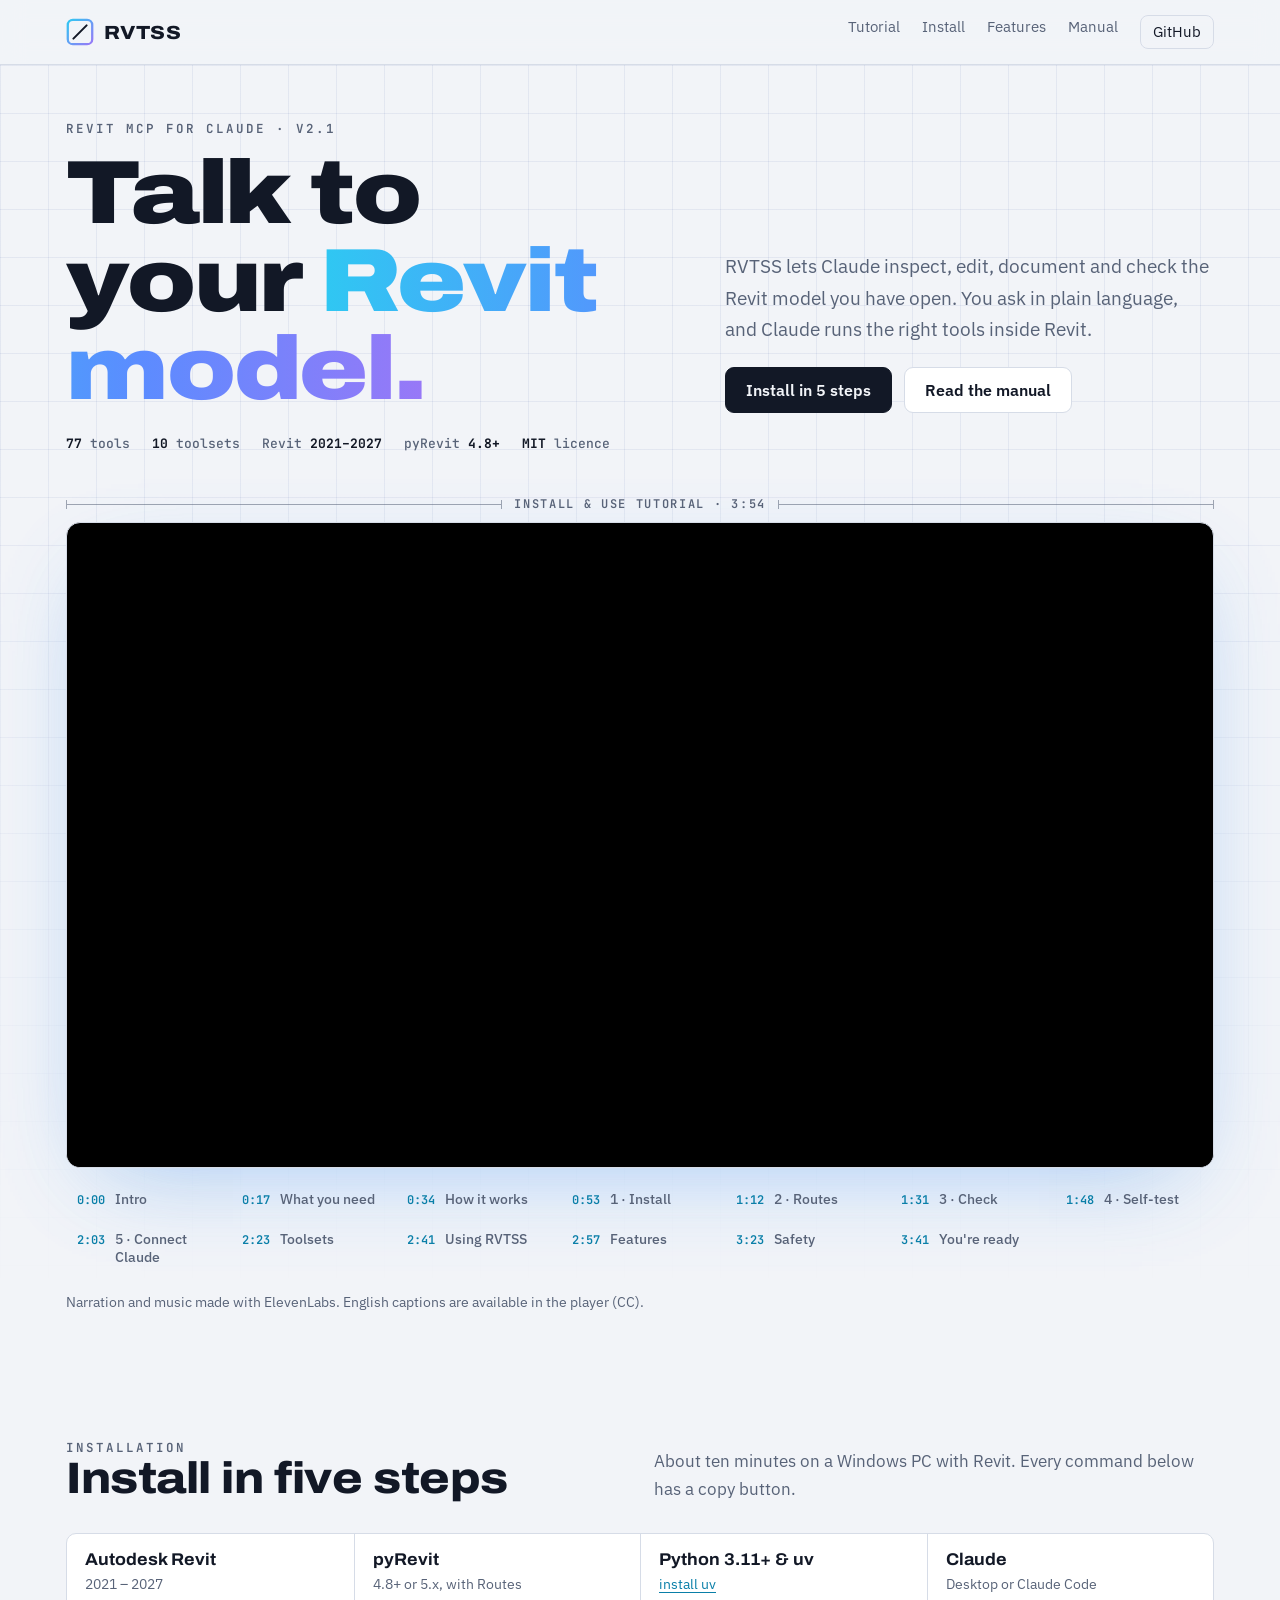
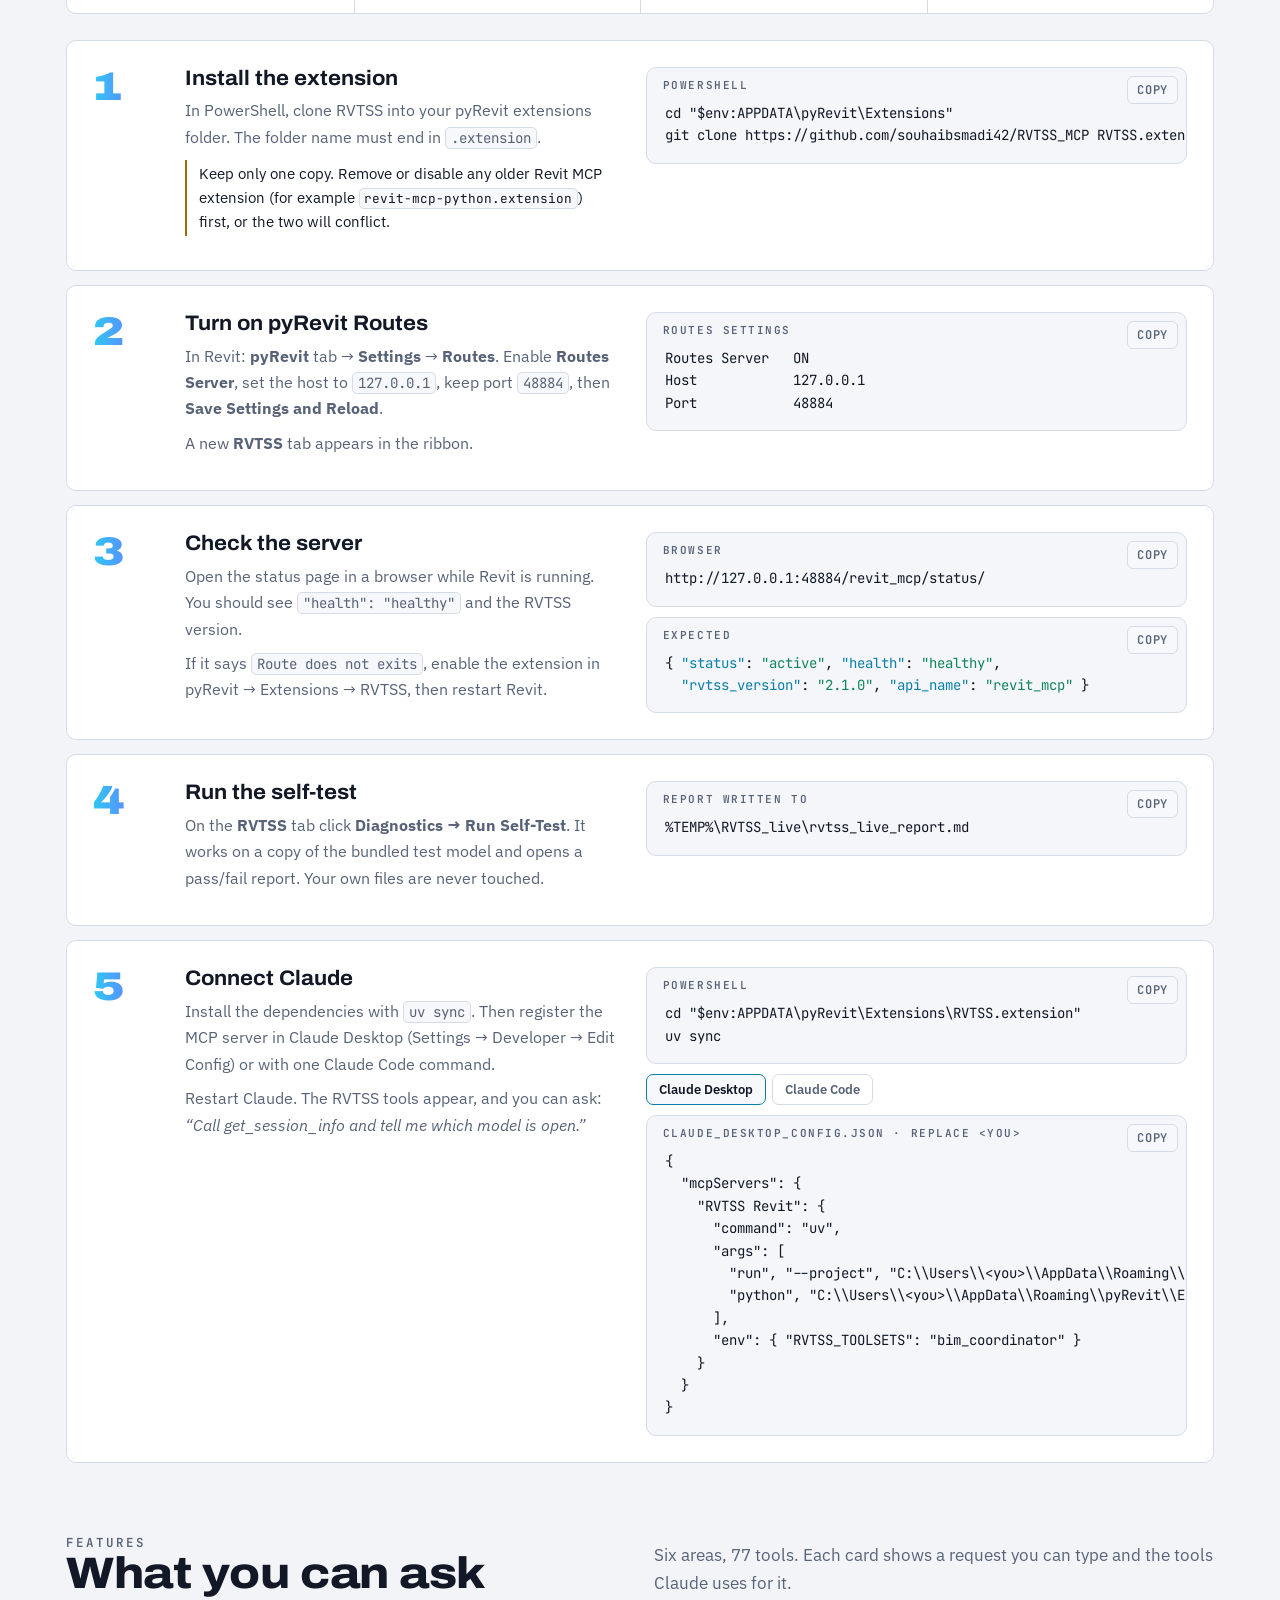
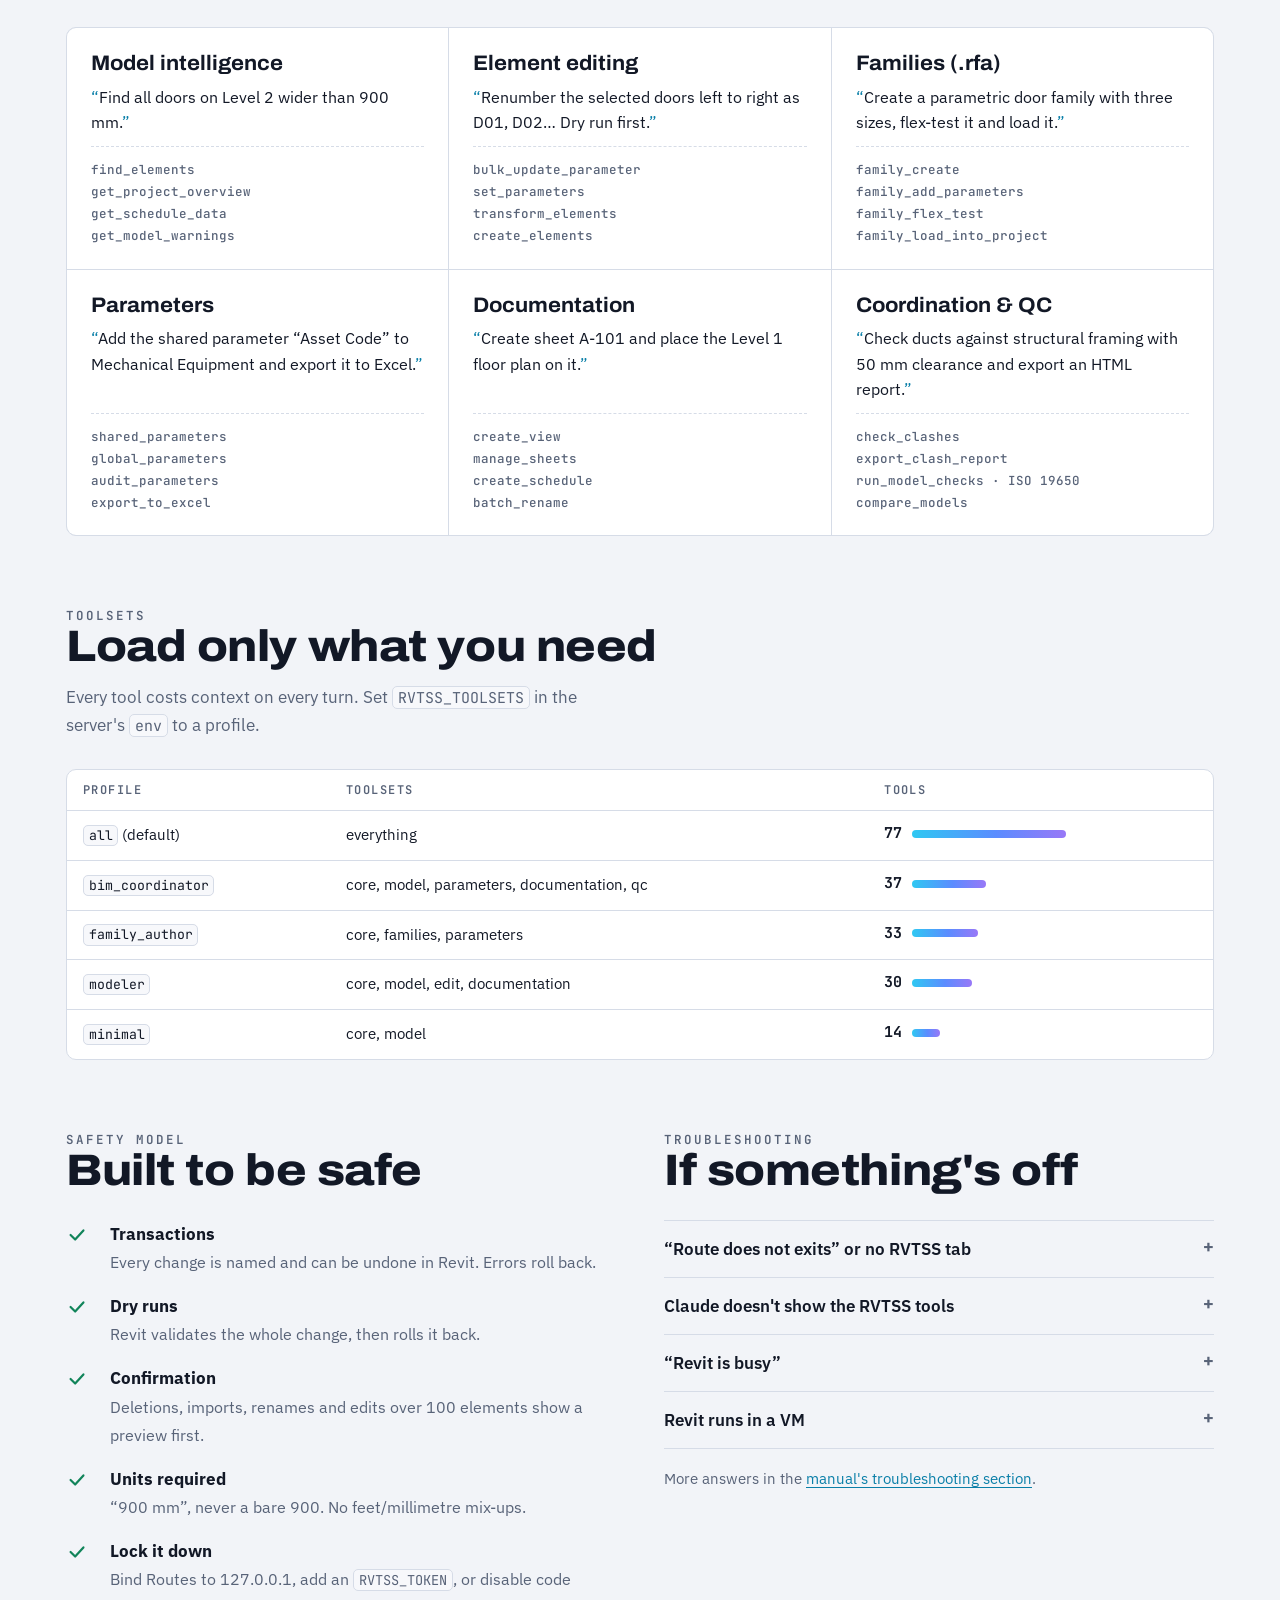
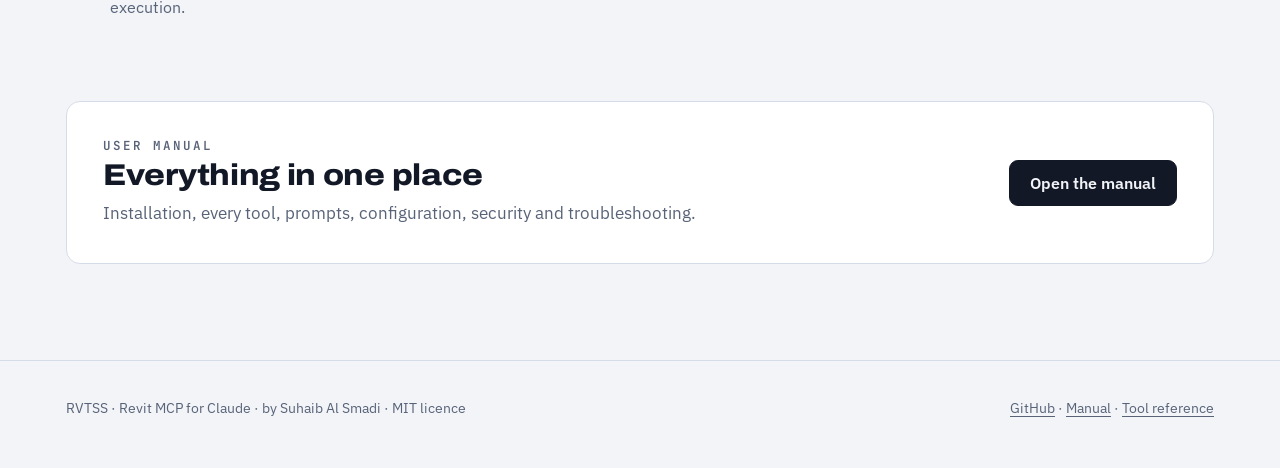
==== website/index.html @ 5e33d538 "Add user manual, website and tutorial film source - docs/USER_MANUAL.md: install step by step, usage" ====
<!doctype html>
<html lang="en">
<head>
<meta charset="utf-8">
<meta name="viewport" content="width=device-width, initial-scale=1, viewport-fit=cover">
<title>RVTSS Revit MCP</title>
<meta name="claude:viewport-fit-sides" content="cover">
<meta name="description" content="RVTSS connects Claude to your live Autodesk Revit model. Watch the 4-minute tutorial, install in five steps and read the user manual.">
<meta property="og:title" content="RVTSS — Revit MCP for Claude">
<meta property="og:description" content="Talk to your Revit model. 77 tools for model intelligence, editing, families, parameters, documentation and BIM QC.">
<meta property="og:image" content="media/rvtss-tutorial-poster.jpg">
<link rel="preconnect" href="https://fonts.googleapis.com">
<link rel="preconnect" href="https://fonts.gstatic.com" crossorigin>
<link rel="stylesheet" href="https://fonts.googleapis.com/css2?family=Archivo:wdth,wght@62..125,500..900&family=IBM+Plex+Sans:wght@400;500;600&family=JetBrains+Mono:wght@500;700&display=swap">
<link rel="stylesheet" href="style.css">
<style>
  /* hero: the film is the thesis */
  .hero { position: relative; padding-block: 56px 40px; overflow: hidden; }
  .hero::before {
    content: ""; position: absolute; inset: 0; z-index: -1;
    background-image: linear-gradient(var(--grid) 1px, transparent 1px), linear-gradient(90deg, var(--grid) 1px, transparent 1px);
    background-size: 48px 48px;
    mask-image: linear-gradient(180deg, #000 30%, transparent 95%);
  }
  .hero-top { display: grid; grid-template-columns: minmax(0, 1.25fr) minmax(0, 1fr); gap: 24px 48px; align-items: end; }
  .hero h1 { font-size: clamp(44px, 7vw, 92px); font-weight: 900; font-stretch: 118%; letter-spacing: -.025em; line-height: .98; margin-top: 14px; }
  .hero h1 .grad { background: var(--brand); -webkit-background-clip: text; background-clip: text; color: transparent; }
  .lede { font-size: 19px; color: var(--muted); max-width: 52ch; margin: 0 0 22px; }
  .ctas { display: flex; flex-wrap: wrap; gap: 12px; }
  .facts { display: flex; flex-wrap: wrap; gap: 8px 22px; margin-top: 22px; font: 500 13px var(--f-mono); color: var(--muted); }
  .facts b { color: var(--ink); font-weight: 700; }
  @media (max-width: 860px) { .hero-top { grid-template-columns: 1fr; } }

  /* the film as a drawing sheet with a dimension string */
  .film { margin-top: 44px; }
  .dim { display: flex; align-items: center; gap: 12px; font: 600 12px var(--f-mono); letter-spacing: .14em; color: var(--muted); margin-bottom: 10px; }
  .dim::before, .dim::after { content: ""; height: 9px; flex: 1; border-left: 1px solid var(--muted); border-right: 1px solid var(--muted);
    background: linear-gradient(var(--muted), var(--muted)) center / 100% 1px no-repeat; opacity: .55; }
  .player { border: 1px solid var(--rule); border-radius: 14px; overflow: hidden; background: #000; aspect-ratio: 16 / 9; max-width: 100%;
    box-shadow: 0 30px 90px -30px rgba(47, 200, 242, .28), 0 30px 90px -40px rgba(152, 120, 247, .35); }
  .player video { width: 100%; height: 100%; }
  .chapters { display: grid; grid-template-columns: repeat(auto-fill, minmax(150px, 1fr)); gap: 6px; margin-top: 14px; padding: 0; list-style: none; }
  .chapters button {
    width: 100%; text-align: left; background: none; border: 1px solid transparent; border-radius: 8px; padding: 7px 10px; cursor: pointer;
    color: var(--muted); font: 500 14px var(--f-body); display: flex; gap: 10px; align-items: baseline;
  }
  .chapters button span { font: 600 12px var(--f-mono); color: var(--cyan); font-variant-numeric: tabular-nums; }
  .chapters button:hover, .chapters button.on { border-color: var(--rule); background: var(--sheet); color: var(--ink); }
  .film-note { font-size: 14px; color: var(--muted); margin-top: 10px; }

  section.block { padding-block: 72px 0; }
  .block-head { display: flex; flex-wrap: wrap; justify-content: space-between; align-items: end; gap: 12px 32px; margin-bottom: 30px; }
  .block-head p { margin: 0; color: var(--muted); max-width: 56ch; }

  /* requirements strip */
  .needs { display: grid; grid-template-columns: repeat(4, minmax(0, 1fr)); border: 1px solid var(--rule); border-radius: var(--radius); background: var(--sheet); margin-bottom: 26px; }
  .needs div { padding: 16px 18px; border-left: 1px solid var(--rule); min-width: 0; }
  .needs div:first-child { border-left: 0; }
  .needs b { display: block; font: 700 17px var(--f-display); font-stretch: 105%; }
  .needs span { font-size: 14px; color: var(--muted); }
  @media (max-width: 760px) { .needs { grid-template-columns: 1fr 1fr; } .needs div:nth-child(3) { border-left: 0; } .needs div:nth-child(n+3) { border-top: 1px solid var(--rule); } }

  /* install steps: a real sequence, so numbered */
  .steps { list-style: none; margin: 0; padding: 0; counter-reset: step; display: grid; gap: 14px; }
  .step { display: grid; grid-template-columns: 64px minmax(0, 1fr) minmax(0, 1.25fr); gap: 20px 28px; padding: 26px; background: var(--sheet); border: 1px solid var(--rule); border-radius: var(--radius); }
  .step .n { font: 900 40px/1 var(--f-display); font-stretch: 120%; background: var(--brand); -webkit-background-clip: text; background-clip: text; color: transparent; }
  .step h3 { margin-bottom: 8px; }
  .step p { margin: 0 0 8px; color: var(--muted); font-size: 16px; }
  .step .warn { margin-top: 10px; font-size: 14.5px; color: var(--ink); border-left: 2px solid var(--warn); padding: 2px 0 2px 12px; }
  .step .side { display: grid; gap: 10px; min-width: 0; align-content: start; }
  .tabs { display: flex; gap: 6px; }
  .tabs button { font: 600 13px var(--f-body); padding: 6px 12px; border-radius: 7px; border: 1px solid var(--rule); background: none; color: var(--muted); cursor: pointer; }
  .tabs button[aria-selected="true"] { color: var(--ink); background: var(--sheet-2); border-color: var(--cyan); }
  .ok-json .k { color: var(--cyan); } .ok-json .v { color: var(--ok); }
  @media (max-width: 900px) { .step { grid-template-columns: 44px minmax(0, 1fr); } .step .side { grid-column: 1 / -1; } .step .n { font-size: 30px; } }

  /* features */
  .feats { display: grid; grid-template-columns: repeat(3, minmax(0, 1fr)); gap: 1px; background: var(--rule); border: 1px solid var(--rule); border-radius: var(--radius); overflow: hidden; }
  .feat { background: var(--sheet); padding: 24px 24px 22px; min-width: 0; display: flex; flex-direction: column; gap: 10px; }
  .feat .ask { font-size: 15.5px; color: var(--ink); margin: 0; }
  .feat .ask::before { content: "“"; color: var(--cyan); }
  .feat .ask::after { content: "”"; color: var(--cyan); }
  .feat ul { margin: auto 0 0; padding: 12px 0 0; list-style: none; border-top: 1px dashed var(--rule); font: 500 12.5px/1.75 var(--f-mono); color: var(--muted); }
  @media (max-width: 900px) { .feats { grid-template-columns: 1fr 1fr; } }
  @media (max-width: 600px) { .feats { grid-template-columns: 1fr; } }

  /* profiles */
  .table-wrap { overflow-x: auto; border: 1px solid var(--rule); border-radius: var(--radius); background: var(--sheet); }
  table { border-collapse: collapse; width: 100%; font-size: 15px; }
  th, td { text-align: left; padding: 12px 16px; border-bottom: 1px solid var(--rule); vertical-align: top; }
  tr:last-child td { border-bottom: 0; }
  th { font: 600 12px var(--f-mono); letter-spacing: .12em; text-transform: uppercase; color: var(--muted); }
  td.num { font: 700 15px var(--f-mono); font-variant-numeric: tabular-nums; }
  .bar { display: inline-block; height: 8px; border-radius: 4px; background: var(--brand); vertical-align: middle; margin-left: 10px; }

  /* safety + help */
  .two { display: grid; grid-template-columns: minmax(0, 1fr) minmax(0, 1fr); gap: 48px; }
  @media (max-width: 860px) { .two { grid-template-columns: 1fr; } }
  .safe { list-style: none; margin: 0; padding: 0; display: grid; gap: 16px; }
  .safe li { display: grid; grid-template-columns: 30px minmax(0, 1fr); gap: 14px; }
  .safe li svg { color: var(--ok); margin-top: 4px; }
  .safe b { display: block; }
  .safe span { color: var(--muted); font-size: 15.5px; }
  details { border-bottom: 1px solid var(--rule); padding-block: 14px; }
  details:first-of-type { border-top: 1px solid var(--rule); }
  summary { cursor: pointer; font-weight: 600; list-style: none; display: flex; justify-content: space-between; gap: 16px; }
  summary::-webkit-details-marker { display: none; }
  summary::after { content: "+"; font: 700 18px var(--f-mono); color: var(--muted); }
  details[open] summary::after { content: "−"; }
  details p { margin: 10px 0 0; color: var(--muted); font-size: 15.5px; }

  .manual-band { margin-top: 80px; padding: 36px; border: 1px solid var(--rule); border-radius: 14px; background: var(--sheet);
    display: grid; grid-template-columns: minmax(0, 1fr) auto; gap: 20px 36px; align-items: center; }
  .manual-band p { margin: 8px 0 0; color: var(--muted); }
  @media (max-width: 700px) { .manual-band { grid-template-columns: 1fr; padding: 24px; } }
</style>
</head>
<body>
<header class="site-head">
  <div class="wrap">
    <a class="brand" href="index.html" aria-label="RVTSS home">
      <svg width="28" height="28" viewBox="0 0 220 220" aria-hidden="true"><defs><linearGradient id="lg" x1="0" y1="0" x2="1" y2="1"><stop offset="0" stop-color="#2fc8f2"/><stop offset="1" stop-color="#9878f7"/></linearGradient></defs><rect x="14" y="14" width="192" height="192" rx="40" fill="none" stroke="url(#lg)" stroke-width="18"/><path d="M58 162 L162 58" stroke="currentColor" stroke-width="16" stroke-linecap="round"/></svg>
      RVTSS
    </a>
    <nav class="site-nav" aria-label="Main">
      <a href="#tutorial">Tutorial</a>
      <a href="#install">Install</a>
      <a href="#features">Features</a>
      <a class="keep" href="manual.html">Manual</a>
      <a class="gh keep" href="https://github.com/souhaibsmadi42/RVTSS_MCP">GitHub</a>
    </nav>
  </div>
</header>

<main>
  <section class="hero" id="tutorial">
    <div class="wrap">
      <div class="hero-top">
        <div>
          <div class="eyebrow">Revit MCP for Claude · v2.1</div>
          <h1>Talk to your <span class="grad">Revit model.</span></h1>
        </div>
        <div>
          <p class="lede">RVTSS lets Claude inspect, edit, document and check the Revit model you have open. You ask in plain language, and Claude runs the right tools inside Revit.</p>
          <div class="ctas">
            <a class="btn primary" href="#install">Install in 5 steps</a>
            <a class="btn" href="manual.html">Read the manual</a>
          </div>
        </div>
      </div>
      <div class="facts"><span><b>77</b> tools</span><span><b>10</b> toolsets</span><span>Revit <b>2021–2027</b></span><span>pyRevit <b>4.8+</b></span><span><b>MIT</b> licence</span></div>

      <div class="film">
        <div class="dim">INSTALL &amp; USE TUTORIAL · 3:54</div>
        <div class="player">
          <video id="film" controls preload="metadata" playsinline poster="media/rvtss-tutorial-poster.jpg">
            <source src="media/rvtss-tutorial.mp4" type="video/mp4">
            <track kind="captions" src="media/rvtss-tutorial.vtt" srclang="en" label="English">
            Your browser cannot play this video. <a href="media/rvtss-tutorial.mp4">Open the MP4</a>.
          </video>
        </div>
        <ol class="chapters" id="chapters" aria-label="Chapters">
          <li><button type="button" data-t="0"><span>0:00</span>Intro</button></li>
          <li><button type="button" data-t="17.5"><span>0:17</span>What you need</button></li>
          <li><button type="button" data-t="34.1"><span>0:34</span>How it works</button></li>
          <li><button type="button" data-t="53.6"><span>0:53</span>1 · Install</button></li>
          <li><button type="button" data-t="72.3"><span>1:12</span>2 · Routes</button></li>
          <li><button type="button" data-t="91.1"><span>1:31</span>3 · Check</button></li>
          <li><button type="button" data-t="108"><span>1:48</span>4 · Self-test</button></li>
          <li><button type="button" data-t="123.3"><span>2:03</span>5 · Connect Claude</button></li>
          <li><button type="button" data-t="143.1"><span>2:23</span>Toolsets</button></li>
          <li><button type="button" data-t="161.1"><span>2:41</span>Using RVTSS</button></li>
          <li><button type="button" data-t="177.9"><span>2:57</span>Features</button></li>
          <li><button type="button" data-t="203.6"><span>3:23</span>Safety</button></li>
          <li><button type="button" data-t="221"><span>3:41</span>You're ready</button></li>
        </ol>
        <p class="film-note">Narration and music made with ElevenLabs. English captions are available in the player (CC).</p>
      </div>
    </div>
  </section>

  <section class="block" id="install">
    <div class="wrap">
      <div class="block-head">
        <div><div class="eyebrow">Installation</div><h2>Install in five steps</h2></div>
        <p>About ten minutes on a Windows PC with Revit. Every command below has a copy button.</p>
      </div>

      <div class="needs" aria-label="Requirements">
        <div><b>Autodesk Revit</b><span>2021 – 2027</span></div>
        <div><b>pyRevit</b><span>4.8+ or 5.x, with Routes</span></div>
        <div><b>Python 3.11+ &amp; uv</b><span><a href="https://docs.astral.sh/uv/getting-started/installation/">install uv</a></span></div>
        <div><b>Claude</b><span>Desktop or Claude Code</span></div>
      </div>

      <ol class="steps">
        <li class="step">
          <div class="n">1</div>
          <div>
            <h3>Install the extension</h3>
            <p>In PowerShell, clone RVTSS into your pyRevit extensions folder. The folder name must end in <code>.extension</code>.</p>
            <p class="warn">Keep only one copy. Remove or disable any older Revit MCP extension (for example <code>revit-mcp-python.extension</code>) first, or the two will conflict.</p>
          </div>
          <div class="side">
            <div class="code"><span class="lang">PowerShell</span><pre>cd "$env:APPDATA\pyRevit\Extensions"
git clone https://github.com/souhaibsmadi42/RVTSS_MCP RVTSS.extension</pre></div>
          </div>
        </li>
        <li class="step">
          <div class="n">2</div>
          <div>
            <h3>Turn on pyRevit Routes</h3>
            <p>In Revit: <b>pyRevit</b> tab → <b>Settings</b> → <b>Routes</b>. Enable <b>Routes Server</b>, set the host to <code>127.0.0.1</code>, keep port <code>48884</code>, then <b>Save Settings and Reload</b>.</p>
            <p>A new <b>RVTSS</b> tab appears in the ribbon.</p>
          </div>
          <div class="side">
            <div class="code"><span class="lang">Routes settings</span><pre>Routes Server   ON
Host            127.0.0.1
Port            48884</pre></div>
          </div>
        </li>
        <li class="step">
          <div class="n">3</div>
          <div>
            <h3>Check the server</h3>
            <p>Open the status page in a browser while Revit is running. You should see <code>"health": "healthy"</code> and the RVTSS version.</p>
            <p>If it says <code>Route does not exits</code>, enable the extension in pyRevit → Extensions → RVTSS, then restart Revit.</p>
          </div>
          <div class="side">
            <div class="code"><span class="lang">Browser</span><pre>http://127.0.0.1:48884/revit_mcp/status/</pre></div>
            <div class="code ok-json"><span class="lang">Expected</span><pre>{ <span class="k">"status"</span>: <span class="v">"active"</span>, <span class="k">"health"</span>: <span class="v">"healthy"</span>,
  <span class="k">"rvtss_version"</span>: <span class="v">"2.1.0"</span>, <span class="k">"api_name"</span>: <span class="v">"revit_mcp"</span> }</pre></div>
          </div>
        </li>
        <li class="step">
          <div class="n">4</div>
          <div>
            <h3>Run the self-test</h3>
            <p>On the <b>RVTSS</b> tab click <b>Diagnostics → Run Self-Test</b>. It works on a copy of the bundled test model and opens a pass/fail report. Your own files are never touched.</p>
          </div>
          <div class="side">
            <div class="code"><span class="lang">Report written to</span><pre>%TEMP%\RVTSS_live\rvtss_live_report.md</pre></div>
          </div>
        </li>
        <li class="step">
          <div class="n">5</div>
          <div>
            <h3>Connect Claude</h3>
            <p>Install the dependencies with <code>uv sync</code>. Then register the MCP server in Claude Desktop (Settings → Developer → Edit Config) or with one Claude Code command.</p>
            <p>Restart Claude. The RVTSS tools appear, and you can ask: <i>“Call get_session_info and tell me which model is open.”</i></p>
          </div>
          <div class="side">
            <div class="code"><span class="lang">PowerShell</span><pre>cd "$env:APPDATA\pyRevit\Extensions\RVTSS.extension"
uv sync</pre></div>
            <div class="tabs" role="tablist" aria-label="Claude client">
              <button type="button" role="tab" id="tab-desktop" aria-selected="true" aria-controls="pane-desktop">Claude Desktop</button>
              <button type="button" role="tab" id="tab-code" aria-selected="false" aria-controls="pane-code">Claude Code</button>
            </div>
            <div class="code" id="pane-desktop" role="tabpanel" aria-labelledby="tab-desktop"><span class="lang">claude_desktop_config.json · replace &lt;you&gt;</span><pre>{
  "mcpServers": {
    "RVTSS Revit": {
      "command": "uv",
      "args": [
        "run", "--project", "C:\\Users\\&lt;you&gt;\\AppData\\Roaming\\pyRevit\\Extensions\\RVTSS.extension",
        "python", "C:\\Users\\&lt;you&gt;\\AppData\\Roaming\\pyRevit\\Extensions\\RVTSS.extension\\main.py"
      ],
      "env": { "RVTSS_TOOLSETS": "bim_coordinator" }
    }
  }
}</pre></div>
            <div class="code" id="pane-code" role="tabpanel" aria-labelledby="tab-code" hidden><span class="lang">PowerShell</span><pre>claude mcp add -s user RVTSS -- uv run --project "$env:APPDATA\pyRevit\Extensions\RVTSS.extension" python "$env:APPDATA\pyRevit\Extensions\RVTSS.extension\main.py"</pre></div>
          </div>
        </li>
      </ol>
    </div>
  </section>

  <section class="block" id="features">
    <div class="wrap">
      <div class="block-head">
        <div><div class="eyebrow">Features</div><h2>What you can ask</h2></div>
        <p>Six areas, 77 tools. Each card shows a request you can type and the tools Claude uses for it.</p>
      </div>
      <div class="feats">
        <article class="feat">
          <h3>Model intelligence</h3>
          <p class="ask">Find all doors on Level 2 wider than 900 mm.</p>
          <ul><li>find_elements</li><li>get_project_overview</li><li>get_schedule_data</li><li>get_model_warnings</li></ul>
        </article>
        <article class="feat">
          <h3>Element editing</h3>
          <p class="ask">Renumber the selected doors left to right as D01, D02… Dry run first.</p>
          <ul><li>bulk_update_parameter</li><li>set_parameters</li><li>transform_elements</li><li>create_elements</li></ul>
        </article>
        <article class="feat">
          <h3>Families (.rfa)</h3>
          <p class="ask">Create a parametric door family with three sizes, flex-test it and load it.</p>
          <ul><li>family_create</li><li>family_add_parameters</li><li>family_flex_test</li><li>family_load_into_project</li></ul>
        </article>
        <article class="feat">
          <h3>Parameters</h3>
          <p class="ask">Add the shared parameter “Asset Code” to Mechanical Equipment and export it to Excel.</p>
          <ul><li>shared_parameters</li><li>global_parameters</li><li>audit_parameters</li><li>export_to_excel</li></ul>
        </article>
        <article class="feat">
          <h3>Documentation</h3>
          <p class="ask">Create sheet A-101 and place the Level 1 floor plan on it.</p>
          <ul><li>create_view</li><li>manage_sheets</li><li>create_schedule</li><li>batch_rename</li></ul>
        </article>
        <article class="feat">
          <h3>Coordination &amp; QC</h3>
          <p class="ask">Check ducts against structural framing with 50 mm clearance and export an HTML report.</p>
          <ul><li>check_clashes</li><li>export_clash_report</li><li>run_model_checks · ISO 19650</li><li>compare_models</li></ul>
        </article>
      </div>
    </div>
  </section>

  <section class="block" id="profiles">
    <div class="wrap">
      <div class="block-head">
        <div><div class="eyebrow">Toolsets</div><h2>Load only what you need</h2></div>
        <p>Every tool costs context on every turn. Set <code>RVTSS_TOOLSETS</code> in the server's <code>env</code> to a profile.</p>
      </div>
      <div class="table-wrap">
        <table>
          <thead><tr><th>Profile</th><th>Toolsets</th><th>Tools</th></tr></thead>
          <tbody>
            <tr><td><code>all</code> (default)</td><td>everything</td><td class="num">77<span class="bar" style="width:154px"></span></td></tr>
            <tr><td><code>bim_coordinator</code></td><td>core, model, parameters, documentation, qc</td><td class="num">37<span class="bar" style="width:74px"></span></td></tr>
            <tr><td><code>family_author</code></td><td>core, families, parameters</td><td class="num">33<span class="bar" style="width:66px"></span></td></tr>
            <tr><td><code>modeler</code></td><td>core, model, edit, documentation</td><td class="num">30<span class="bar" style="width:60px"></span></td></tr>
            <tr><td><code>minimal</code></td><td>core, model</td><td class="num">14<span class="bar" style="width:28px"></span></td></tr>
          </tbody>
        </table>
      </div>
    </div>
  </section>

  <section class="block" id="safety">
    <div class="wrap two">
      <div>
        <div class="eyebrow">Safety model</div>
        <h2 style="margin-bottom:26px">Built to be safe</h2>
        <ul class="safe">
          <li><svg width="22" height="22" viewBox="0 0 24 24" fill="none" stroke="currentColor" stroke-width="2.4" stroke-linecap="round" stroke-linejoin="round" aria-hidden="true"><path d="M5 12l5 5 9-10"/></svg><div><b>Transactions</b><span>Every change is named and can be undone in Revit. Errors roll back.</span></div></li>
          <li><svg width="22" height="22" viewBox="0 0 24 24" fill="none" stroke="currentColor" stroke-width="2.4" stroke-linecap="round" stroke-linejoin="round" aria-hidden="true"><path d="M5 12l5 5 9-10"/></svg><div><b>Dry runs</b><span>Revit validates the whole change, then rolls it back.</span></div></li>
          <li><svg width="22" height="22" viewBox="0 0 24 24" fill="none" stroke="currentColor" stroke-width="2.4" stroke-linecap="round" stroke-linejoin="round" aria-hidden="true"><path d="M5 12l5 5 9-10"/></svg><div><b>Confirmation</b><span>Deletions, imports, renames and edits over 100 elements show a preview first.</span></div></li>
          <li><svg width="22" height="22" viewBox="0 0 24 24" fill="none" stroke="currentColor" stroke-width="2.4" stroke-linecap="round" stroke-linejoin="round" aria-hidden="true"><path d="M5 12l5 5 9-10"/></svg><div><b>Units required</b><span>“900 mm”, never a bare 900. No feet/millimetre mix-ups.</span></div></li>
          <li><svg width="22" height="22" viewBox="0 0 24 24" fill="none" stroke="currentColor" stroke-width="2.4" stroke-linecap="round" stroke-linejoin="round" aria-hidden="true"><path d="M5 12l5 5 9-10"/></svg><div><b>Lock it down</b><span>Bind Routes to 127.0.0.1, add an <code>RVTSS_TOKEN</code>, or disable code execution.</span></div></li>
        </ul>
      </div>
      <div>
        <div class="eyebrow">Troubleshooting</div>
        <h2 style="margin-bottom:26px">If something's off</h2>
        <details><summary>“Route does not exits” or no RVTSS tab</summary><p>The extension is disabled. In Revit: pyRevit → Extensions → RVTSS → Enable, then restart Revit. Check that the folder name ends in <code>.extension</code>.</p></details>
        <details><summary>Claude doesn't show the RVTSS tools</summary><p>Fully quit Claude Desktop and start it again. If <code>uv</code> isn't found, put its full path in <code>"command"</code>, for example <code>C:\\Users\\&lt;you&gt;\\.local\\bin\\uv.exe</code>. Check both paths in <code>args</code>.</p></details>
        <details><summary>“Revit is busy”</summary><p>Close any open dialog in Revit and finish edit modes (sketch, group or family edit), then ask again. For very large models, raise <code>RVTSS_TIMEOUT</code>.</p></details>
        <details><summary>Revit runs in a VM</summary><p>Set <code>REVIT_HOST</code> to the VM's address and <code>RVTSS_ALLOW_REMOTE=1</code> in the server's <code>env</code>. Add an <code>RVTSS_TOKEN</code> too.</p></details>
        <p style="margin-top:18px;font-size:15px;color:var(--muted)">More answers in the <a href="manual.html#12-troubleshooting">manual's troubleshooting section</a>.</p>
      </div>
    </div>
  </section>

  <div class="wrap">
    <div class="manual-band">
      <div>
        <div class="eyebrow">User manual</div>
        <h2 style="font-size:30px;margin-top:6px">Everything in one place</h2>
        <p>Installation, every tool, prompts, configuration, security and troubleshooting.</p>
      </div>
      <a class="btn primary" href="manual.html">Open the manual</a>
    </div>
  </div>
</main>

<footer class="site-foot">
  <div class="wrap">
    <span>RVTSS · Revit MCP for Claude · by Suhaib Al Smadi · MIT licence</span>
    <span><a href="https://github.com/souhaibsmadi42/RVTSS_MCP">GitHub</a> · <a href="manual.html">Manual</a> · <a href="https://github.com/souhaibsmadi42/RVTSS_MCP/blob/main/docs/TOOLS.md">Tool reference</a></span>
  </div>
</footer>

<script>
  // copy buttons on every code block
  document.querySelectorAll('.code').forEach(function (box) {
    var btn = document.createElement('button');
    btn.type = 'button'; btn.className = 'copy'; btn.textContent = 'Copy';
    btn.addEventListener('click', function () {
      var pre = box.querySelector('pre'), text = pre.innerText;
      var done = function () { btn.textContent = 'Copied'; btn.classList.add('done'); setTimeout(function () { btn.textContent = 'Copy'; btn.classList.remove('done'); }, 1600); };
      var fallback = function () { var r = document.createRange(); r.selectNodeContents(pre); var s = getSelection(); s.removeAllRanges(); s.addRange(r); btn.textContent = 'Press Ctrl+C'; };
      if (navigator.clipboard && navigator.clipboard.writeText) navigator.clipboard.writeText(text).then(done, fallback); else fallback();
    });
    box.appendChild(btn);
  });
  // client tabs
  var tabs = document.querySelectorAll('[role="tab"]');
  tabs.forEach(function (tab) {
    tab.addEventListener('click', function () {
      tabs.forEach(function (t) { var on = t === tab; t.setAttribute('aria-selected', on); document.getElementById(t.getAttribute('aria-controls')).hidden = !on; });
    });
  });
  // chapter buttons seek the film; highlight the current chapter
  var film = document.getElementById('film');
  var chapterBtns = Array.prototype.slice.call(document.querySelectorAll('#chapters button'));
  chapterBtns.forEach(function (b) {
    b.addEventListener('click', function () { film.currentTime = parseFloat(b.dataset.t); film.play().catch(function () {}); });
  });
  film.addEventListener('timeupdate', function () {
    var cur = 0;
    chapterBtns.forEach(function (b, i) { if (film.currentTime >= parseFloat(b.dataset.t) - .05) cur = i; });
    chapterBtns.forEach(function (b, i) { b.classList.toggle('on', i === cur && film.currentTime > 0); });
  });
</script>
</body>
</html>
---- website/style.css ----
/* RVTSS website — shared styles for index.html and manual.html.
   Layout concept: a Revit drawing set — blueprint-ruled grounds, sheets with hairline title-block labels,
   one bold moment (the tutorial film), everything else quiet and readable. */
:root {
  --ground: #0a0d14;
  --sheet: #10141f;
  --sheet-2: #161b29;
  --rule: #232b3d;
  --ink: #eef1f8;
  --muted: #97a0b8;
  --cyan: #2fc8f2;
  --violet: #9878f7;
  --ok: #3fd29b;
  --warn: #f2b84b;
  --code-bg: #0c1019;
  --grid: rgba(120, 150, 230, .07);
  --brand: linear-gradient(90deg, #2fc8f2, #5b8cff 55%, #9878f7);
  --f-display: 'Archivo', 'Arial Narrow', system-ui, sans-serif;
  --f-body: 'IBM Plex Sans', system-ui, -apple-system, 'Segoe UI', sans-serif;
  --f-mono: 'JetBrains Mono', ui-monospace, 'Cascadia Code', Consolas, monospace;
  --radius: 10px;
  --wrap: 1180px;
  color-scheme: dark;
}
@media (prefers-color-scheme: light) {
  :root:not([data-theme="dark"]) {
    --ground: #f2f4f8; --sheet: #ffffff; --sheet-2: #f7f8fb; --rule: #d6dce7; --ink: #121826; --muted: #586378;
    --cyan: #0a7fa8; --violet: #6a49d6; --ok: #11845a; --warn: #a36a00; --code-bg: #f4f6fa;
    --grid: rgba(40, 70, 150, .07); color-scheme: light;
  }
}
:root[data-theme="light"] {
  --ground: #f2f4f8; --sheet: #ffffff; --sheet-2: #f7f8fb; --rule: #d6dce7; --ink: #121826; --muted: #586378;
  --cyan: #0a7fa8; --violet: #6a49d6; --ok: #11845a; --warn: #a36a00; --code-bg: #f4f6fa;
  --grid: rgba(40, 70, 150, .07); color-scheme: light;
}

*, *::before, *::after { box-sizing: border-box; }
html { scroll-behavior: smooth; scroll-padding-top: 84px; }
@media (prefers-reduced-motion: reduce) { html { scroll-behavior: auto; } }
body {
  margin: 0; background: var(--ground); color: var(--ink);
  font: 400 17px/1.65 var(--f-body); -webkit-font-smoothing: antialiased;
}
img, video { max-width: 100%; display: block; }
a { color: var(--cyan); text-underline-offset: 3px; }
a:hover { color: var(--ink); }
:focus-visible { outline: 2px solid var(--cyan); outline-offset: 3px; border-radius: 4px; }
code, pre, kbd { font-family: var(--f-mono); font-size: .88em; }
:not(pre) > code { background: var(--sheet-2); border: 1px solid var(--rule); border-radius: 5px; padding: .08em .35em; overflow-wrap: anywhere; }

.wrap {
  max-width: var(--wrap); margin: 0 auto;
  padding-left: max(16px, env(safe-area-inset-left, 0px));
  padding-right: max(16px, env(safe-area-inset-right, 0px));
}
.eyebrow { font: 600 12.5px/1.2 var(--f-mono); letter-spacing: .16em; text-transform: uppercase; color: var(--muted); }
h1, h2, h3 { font-family: var(--f-display); text-wrap: balance; line-height: 1.08; margin: 0; }
h2 { font-size: clamp(30px, 4vw, 44px); font-weight: 800; font-stretch: 112%; letter-spacing: -.01em; }
h3 { font-size: 21px; font-weight: 700; font-stretch: 105%; }

/* header */
body::before { content: ""; position: fixed; inset: 0 0 auto; height: env(safe-area-inset-top, 0px); z-index: 30; background: var(--ground); }
.site-head {
  position: sticky; top: env(safe-area-inset-top, 0px); z-index: 20;
  background: color-mix(in srgb, var(--ground) 86%, transparent);
  backdrop-filter: blur(12px); -webkit-backdrop-filter: blur(12px);
  border-bottom: 1px solid var(--rule);
}
.site-head .wrap { display: flex; align-items: center; gap: 24px; height: 64px; }
.brand { display: flex; align-items: center; gap: 10px; color: var(--ink); text-decoration: none; font: 800 19px var(--f-display); font-stretch: 112%; letter-spacing: .02em; }
.brand svg { flex: none; }
.site-nav { display: flex; gap: 22px; margin-left: auto; font-size: 15px; }
.site-nav a { color: var(--muted); text-decoration: none; }
.site-nav a:hover, .site-nav a[aria-current="page"] { color: var(--ink); }
.site-nav .gh { color: var(--ink); border: 1px solid var(--rule); border-radius: 8px; padding: 4px 12px; }
@media (max-width: 720px) { .site-nav a:not(.keep) { display: none; } .site-nav { gap: 12px; } }

/* buttons */
.btn {
  display: inline-flex; align-items: center; gap: 9px; padding: 12px 20px; border-radius: 9px;
  font: 600 16px var(--f-body); text-decoration: none; border: 1px solid var(--rule); color: var(--ink); background: var(--sheet);
  cursor: pointer;
}
.btn:hover { border-color: var(--cyan); color: var(--ink); }
.btn.primary { background: var(--ink); color: var(--ground); border-color: var(--ink); }
.btn.primary:hover { background: var(--cyan); border-color: var(--cyan); color: #04121a; }

/* code blocks with copy */
.code { position: relative; background: var(--code-bg); border: 1px solid var(--rule); border-radius: var(--radius); min-width: 0; }
.code pre { margin: 0; padding: 16px 18px; overflow-x: auto; line-height: 1.6; font-size: 14px; color: var(--ink); }
.code .copy {
  position: absolute; top: 8px; right: 8px; font: 600 12px var(--f-mono); letter-spacing: .06em; text-transform: uppercase;
  background: var(--sheet-2); color: var(--muted); border: 1px solid var(--rule); border-radius: 6px; padding: 5px 9px; cursor: pointer;
}
.code .copy:hover { color: var(--ink); border-color: var(--cyan); }
.code .copy.done { color: var(--ok); border-color: var(--ok); }
.code .lang { position: absolute; top: 10px; left: 16px; font: 600 11px var(--f-mono); letter-spacing: .14em; color: var(--muted); text-transform: uppercase; }
.code .lang + pre { padding-top: 34px; }

.site-foot { border-top: 1px solid var(--rule); margin-top: 96px; padding-block: 36px 48px; color: var(--muted); font-size: 14px; }
.site-foot .wrap { display: flex; flex-wrap: wrap; gap: 12px 28px; justify-content: space-between; }
.site-foot a { color: var(--muted); }
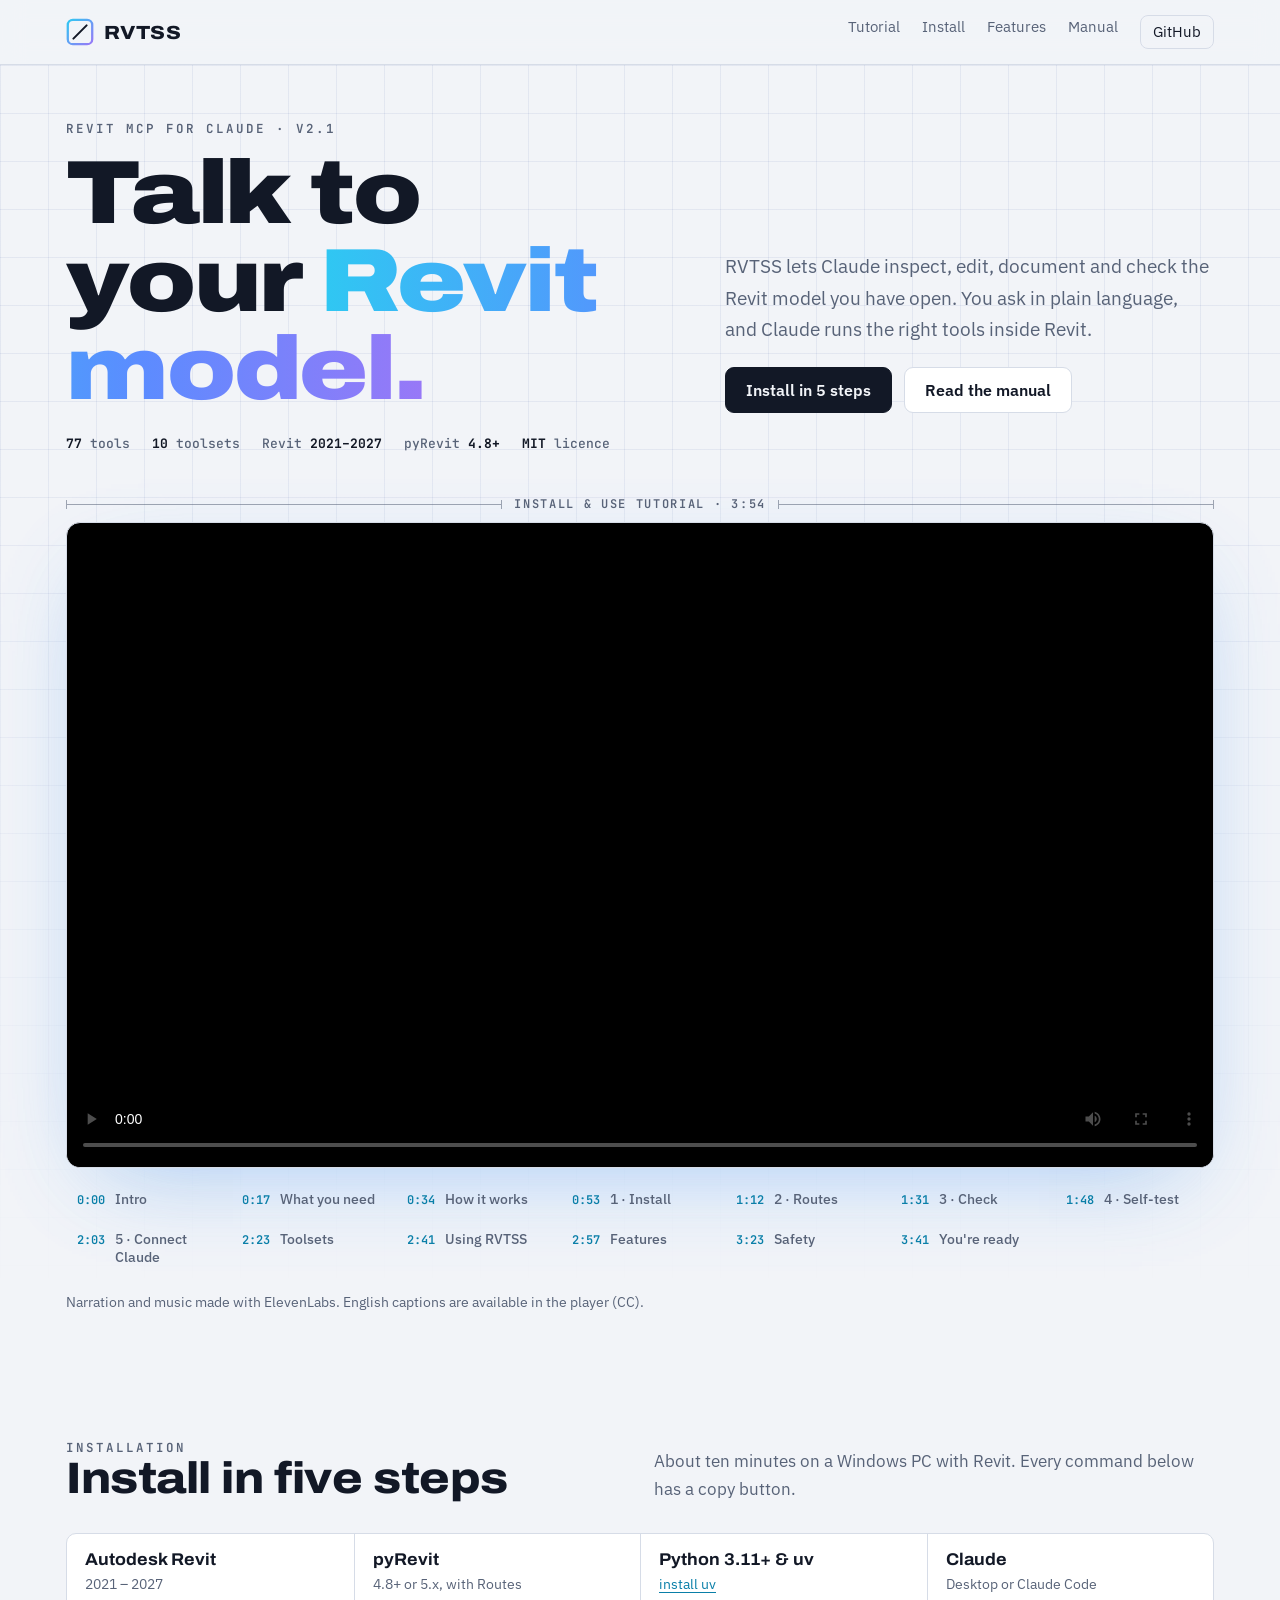
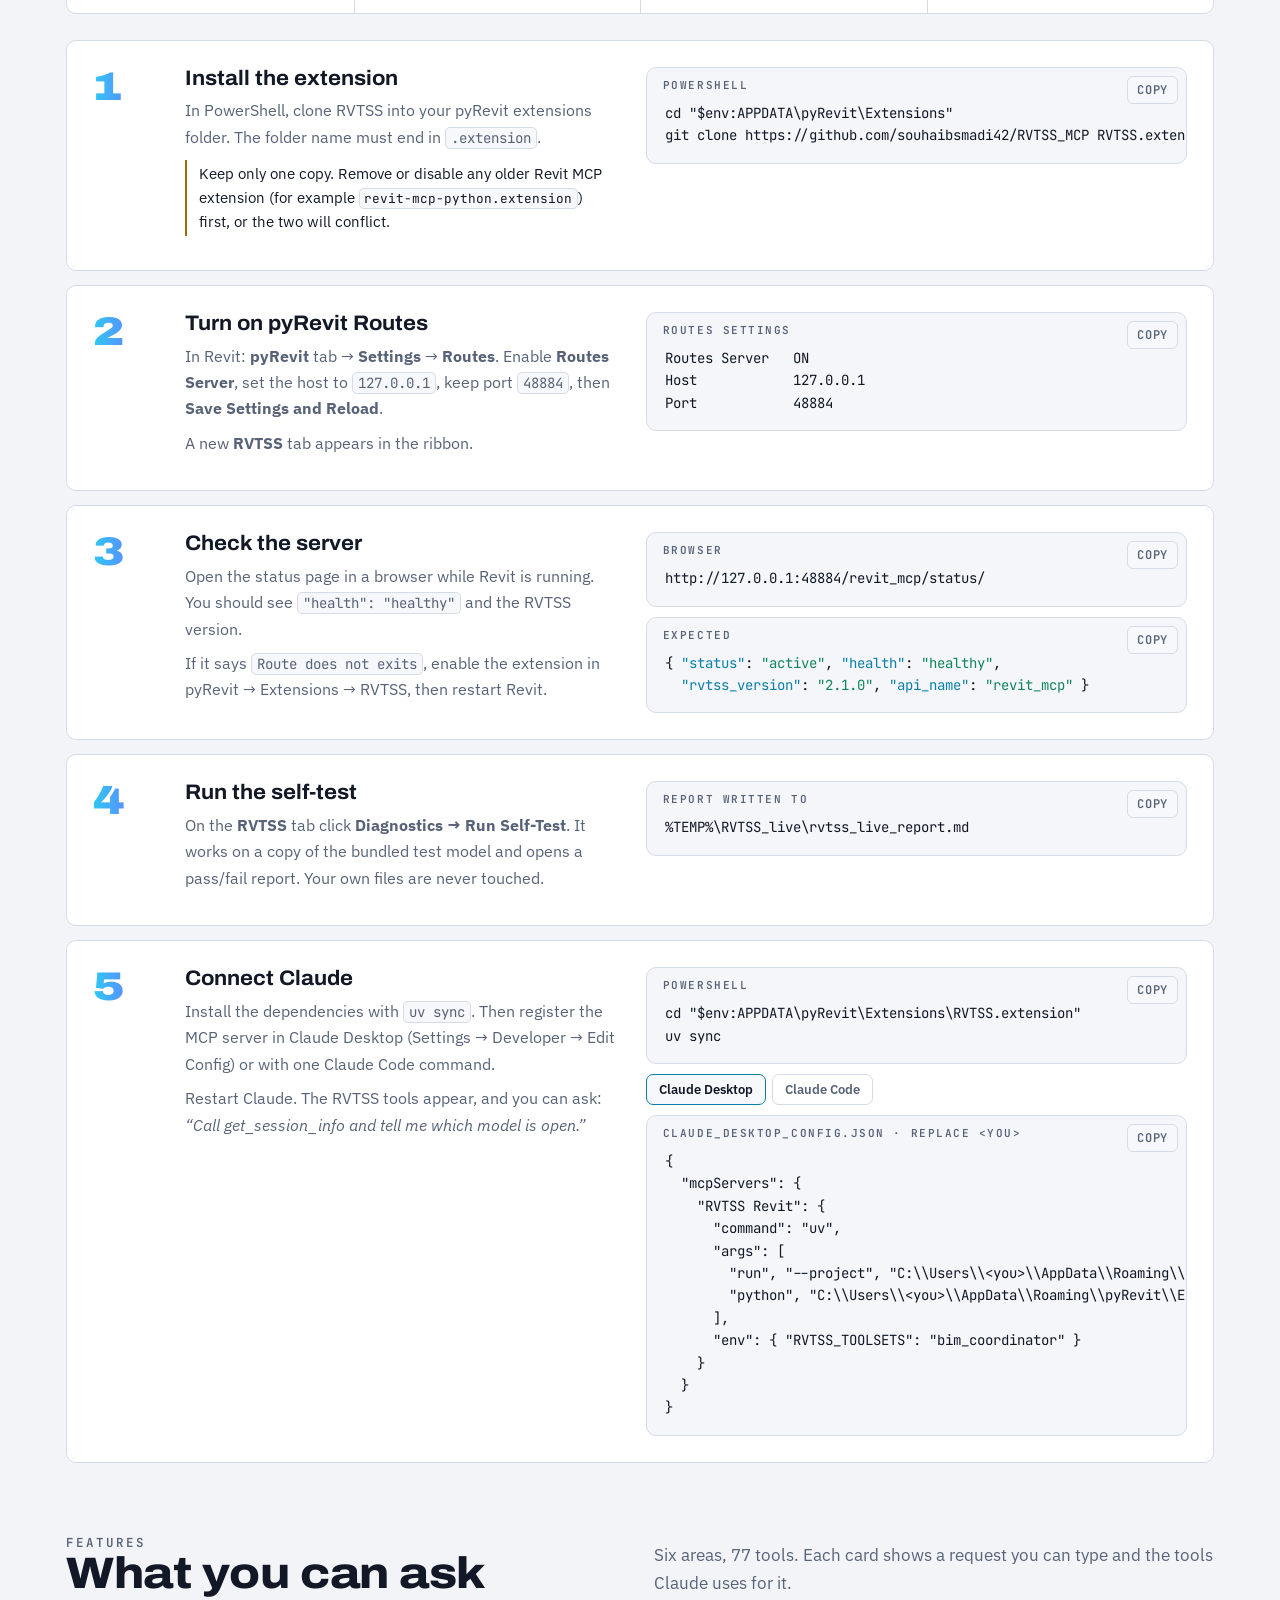
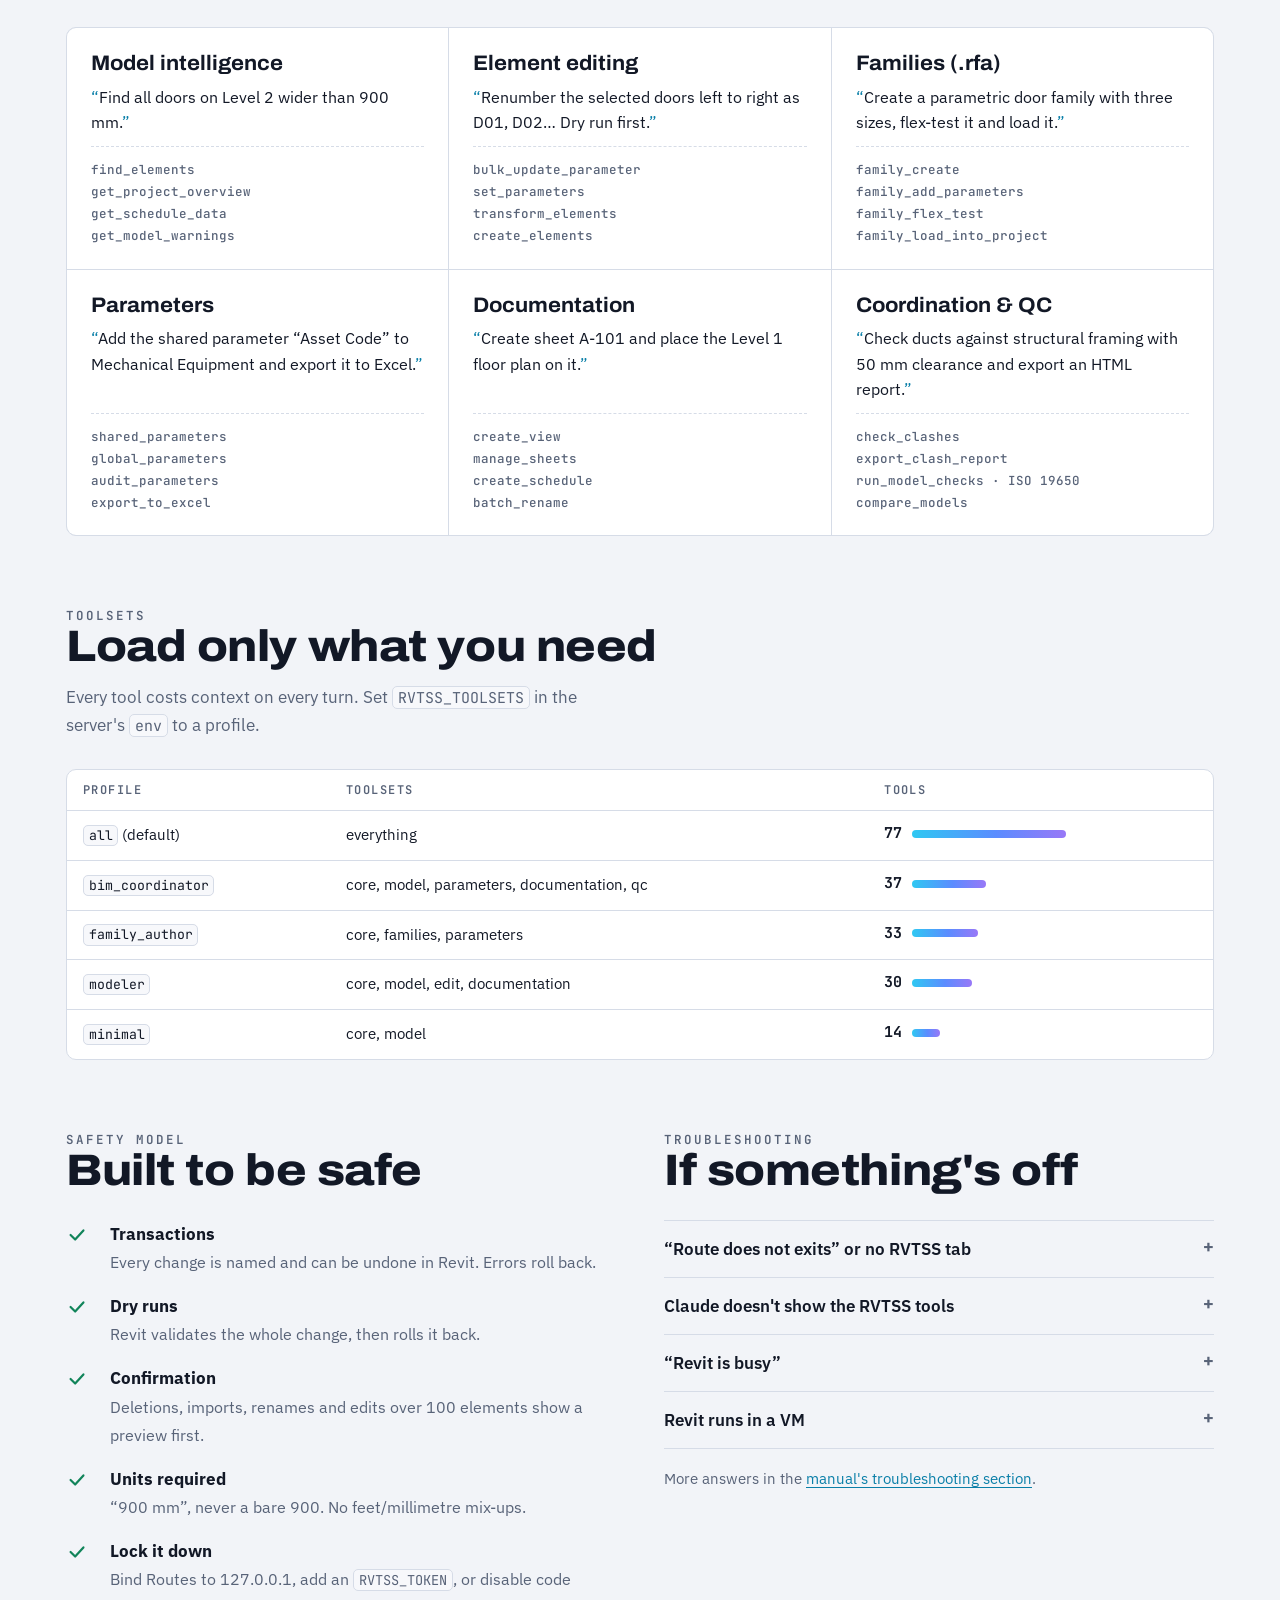
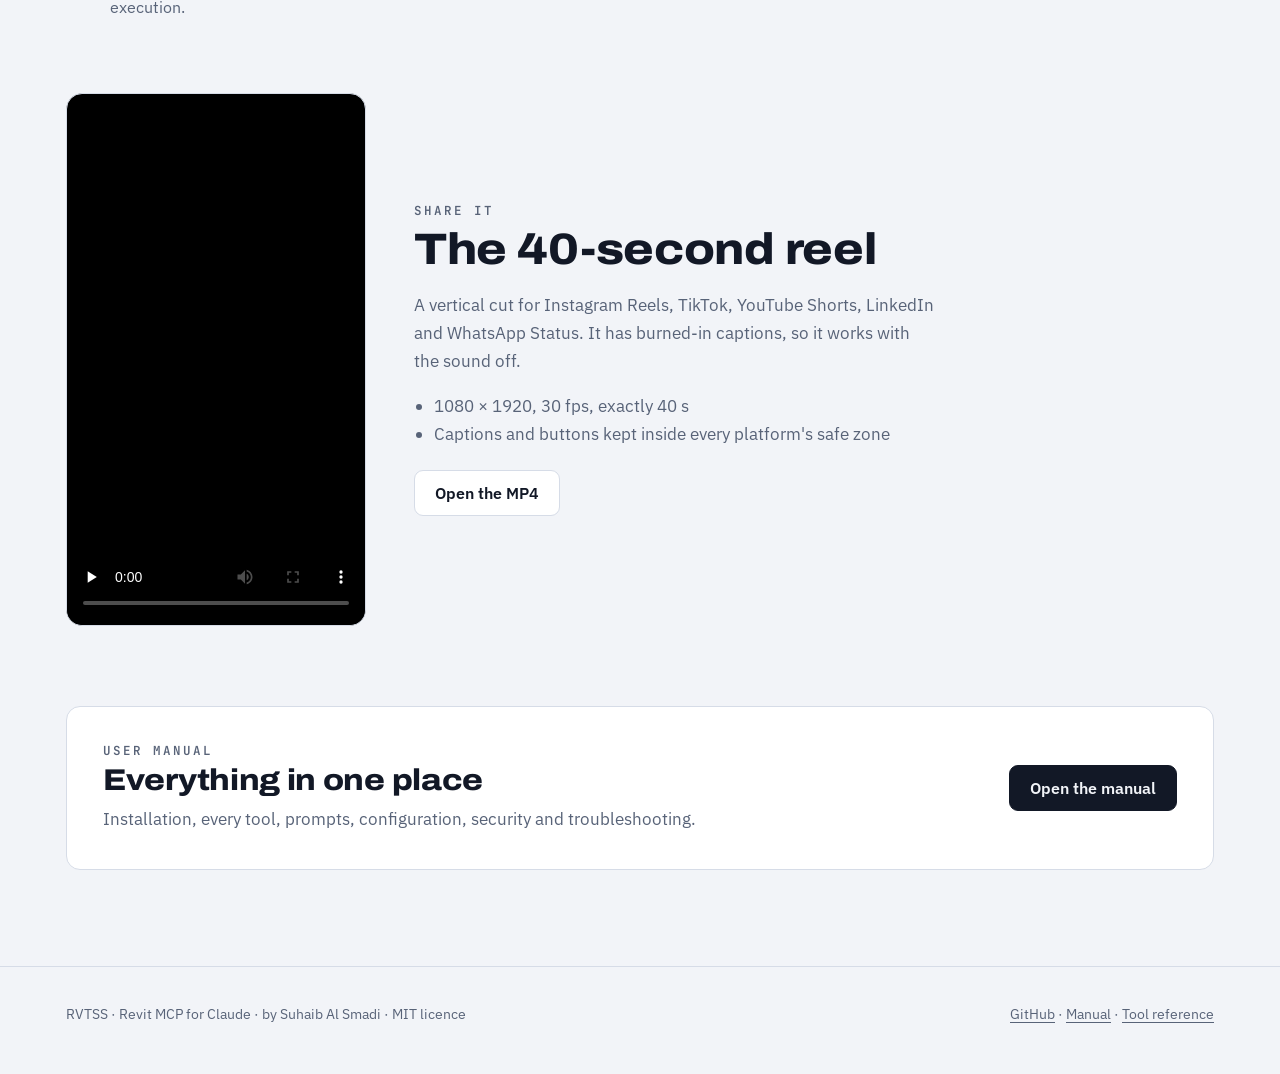
==== commit 6a5e917c: "Add a 40 s vertical social reel media/rvtss-reel-40s.mp4 (1080x1920, 30 fps, exactly 40 s, -14 LUFS)" ====
--- a/website/index.html
+++ b/website/index.html
@@ -113,6 +113,11 @@
     display: grid; grid-template-columns: minmax(0, 1fr) auto; gap: 20px 36px; align-items: center; }
   .manual-band p { margin: 8px 0 0; color: var(--muted); }
   @media (max-width: 700px) { .manual-band { grid-template-columns: 1fr; padding: 24px; } }
+  .reel { display: grid; grid-template-columns: minmax(0, 300px) minmax(0, 1fr); gap: 28px 48px; align-items: center; }
+  .reel video { width: 100%; aspect-ratio: 9 / 16; border-radius: 16px; border: 1px solid var(--rule); background: #000; }
+  .reel p { color: var(--muted); max-width: 52ch; }
+  .reel ul { margin: 0 0 22px; padding-left: 1.2em; color: var(--muted); }
+  @media (max-width: 700px) { .reel { grid-template-columns: 1fr; } .reel video { max-width: 320px; } }
 </style>
 </head>
 <body>
@@ -358,6 +363,21 @@
         <details><summary>“Revit is busy”</summary><p>Close any open dialog in Revit and finish edit modes (sketch, group or family edit), then ask again. For very large models, raise <code>RVTSS_TIMEOUT</code>.</p></details>
         <details><summary>Revit runs in a VM</summary><p>Set <code>REVIT_HOST</code> to the VM's address and <code>RVTSS_ALLOW_REMOTE=1</code> in the server's <code>env</code>. Add an <code>RVTSS_TOKEN</code> too.</p></details>
         <p style="margin-top:18px;font-size:15px;color:var(--muted)">More answers in the <a href="manual.html#12-troubleshooting">manual's troubleshooting section</a>.</p>
+      </div>
+    </div>
+  </section>
+
+  <section class="block" id="share">
+    <div class="wrap reel">
+      <video controls preload="none" playsinline poster="media/rvtss-reel-cover.jpg" aria-label="RVTSS 40-second reel">
+        <source src="media/rvtss-reel-40s.mp4" type="video/mp4">
+      </video>
+      <div>
+        <div class="eyebrow">Share it</div>
+        <h2 style="margin:8px 0 14px">The 40-second reel</h2>
+        <p>A vertical cut for Instagram Reels, TikTok, YouTube Shorts, LinkedIn and WhatsApp Status. It has burned-in captions, so it works with the sound off.</p>
+        <ul><li>1080 × 1920, 30 fps, exactly 40 s</li><li>Captions and buttons kept inside every platform's safe zone</li></ul>
+        <a class="btn" href="media/rvtss-reel-40s.mp4">Open the MP4</a>
       </div>
     </div>
   </section>
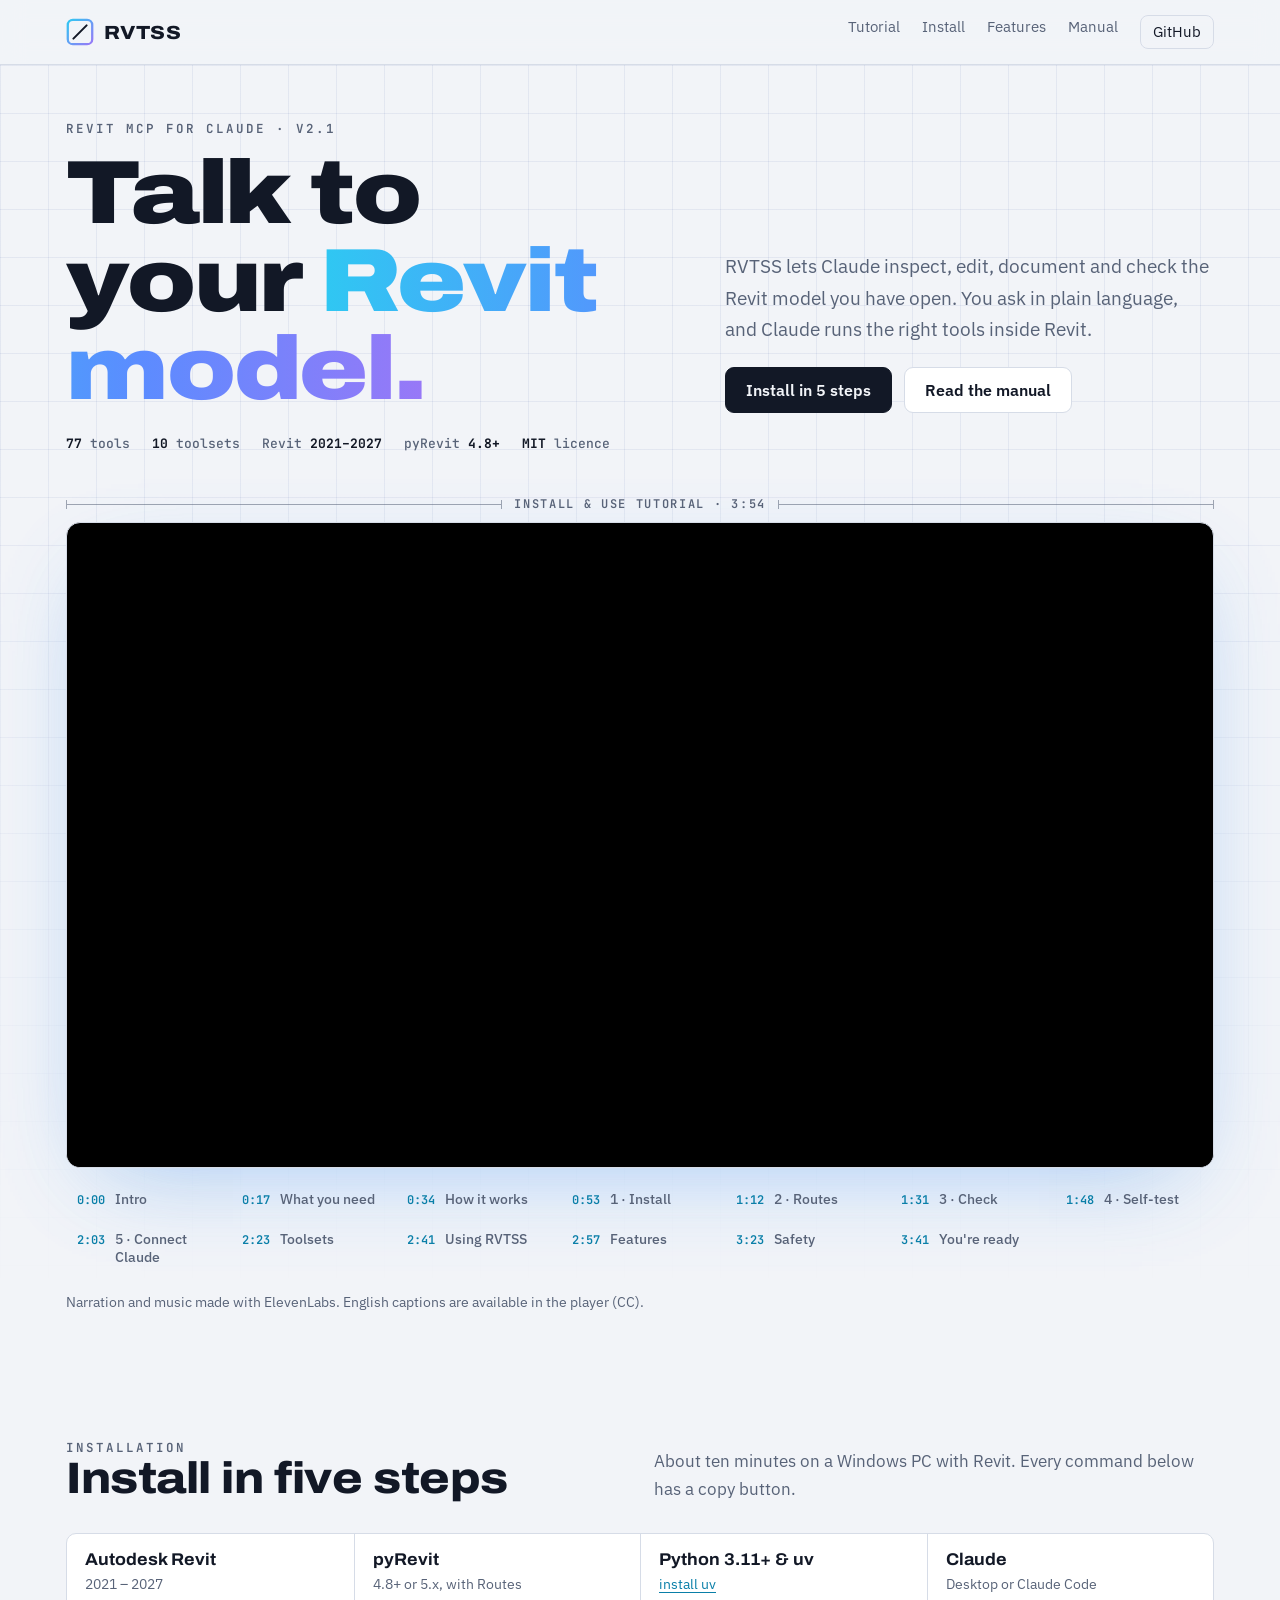
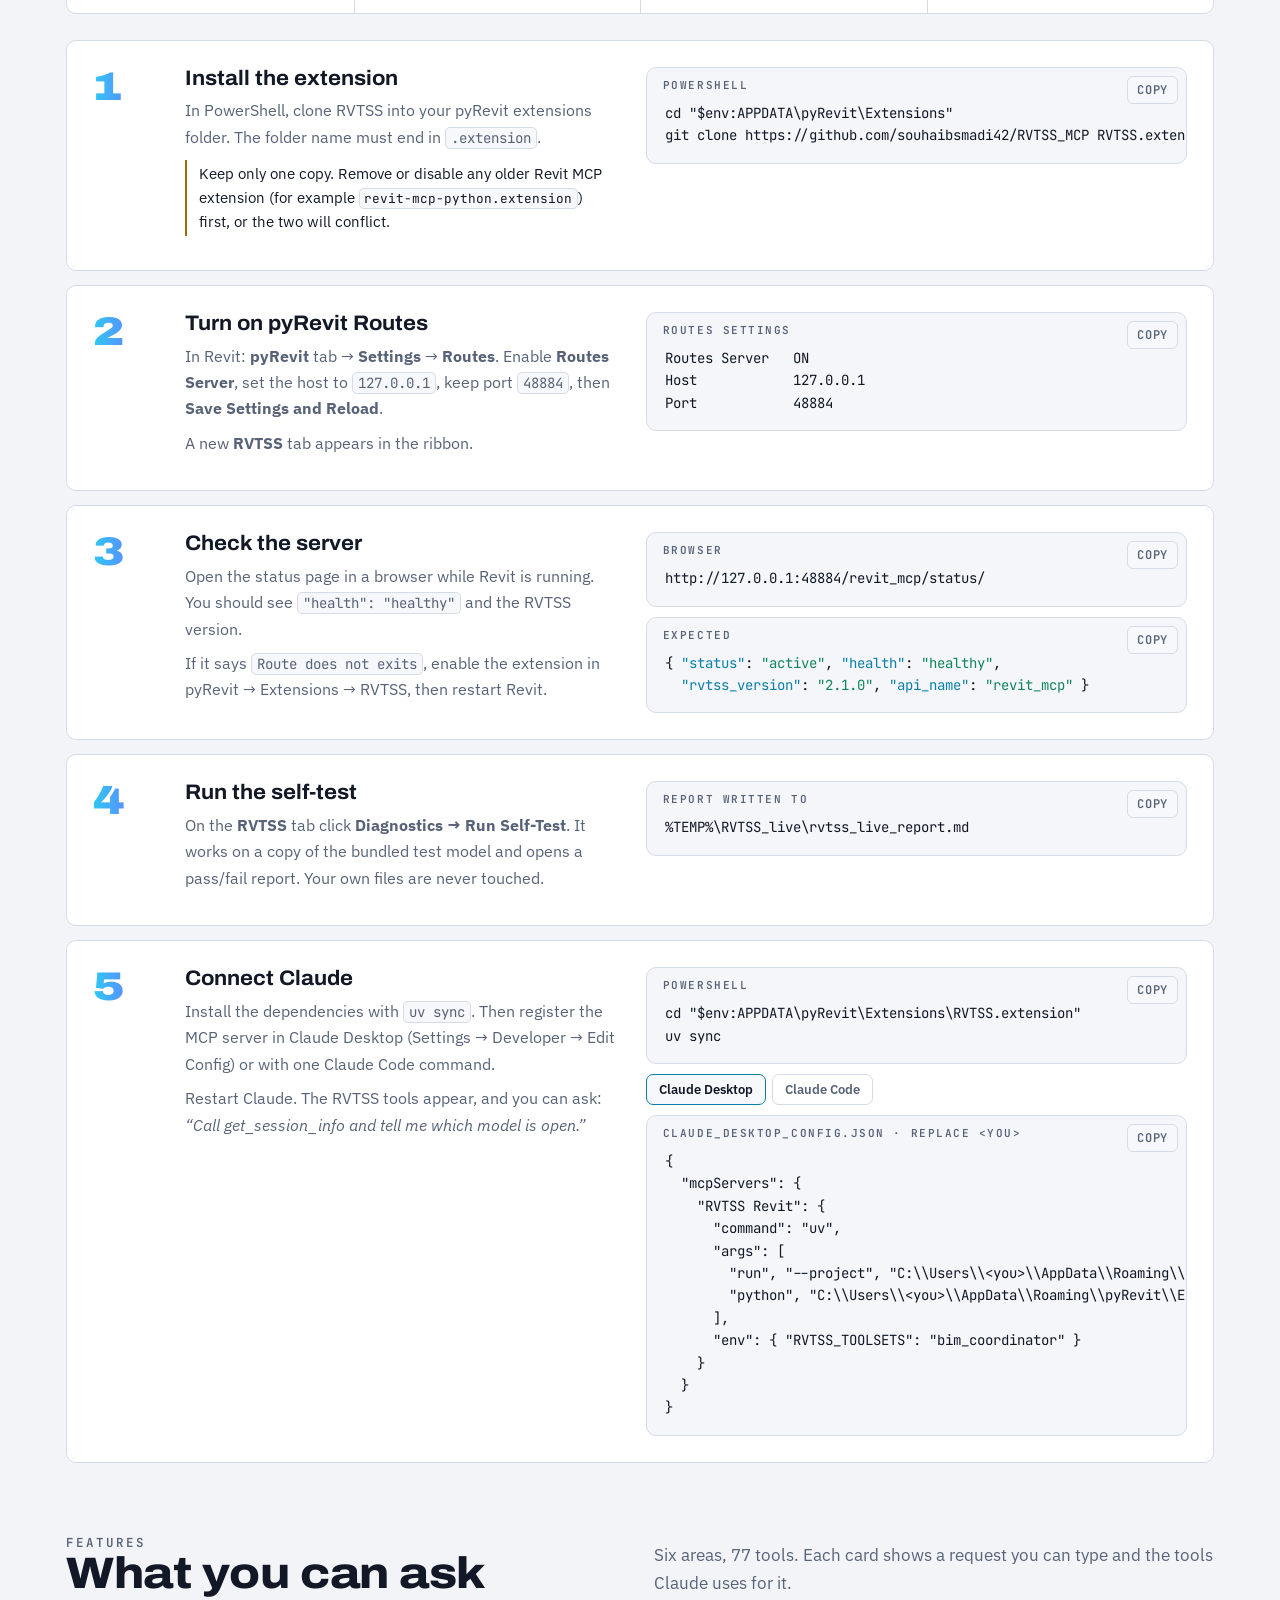
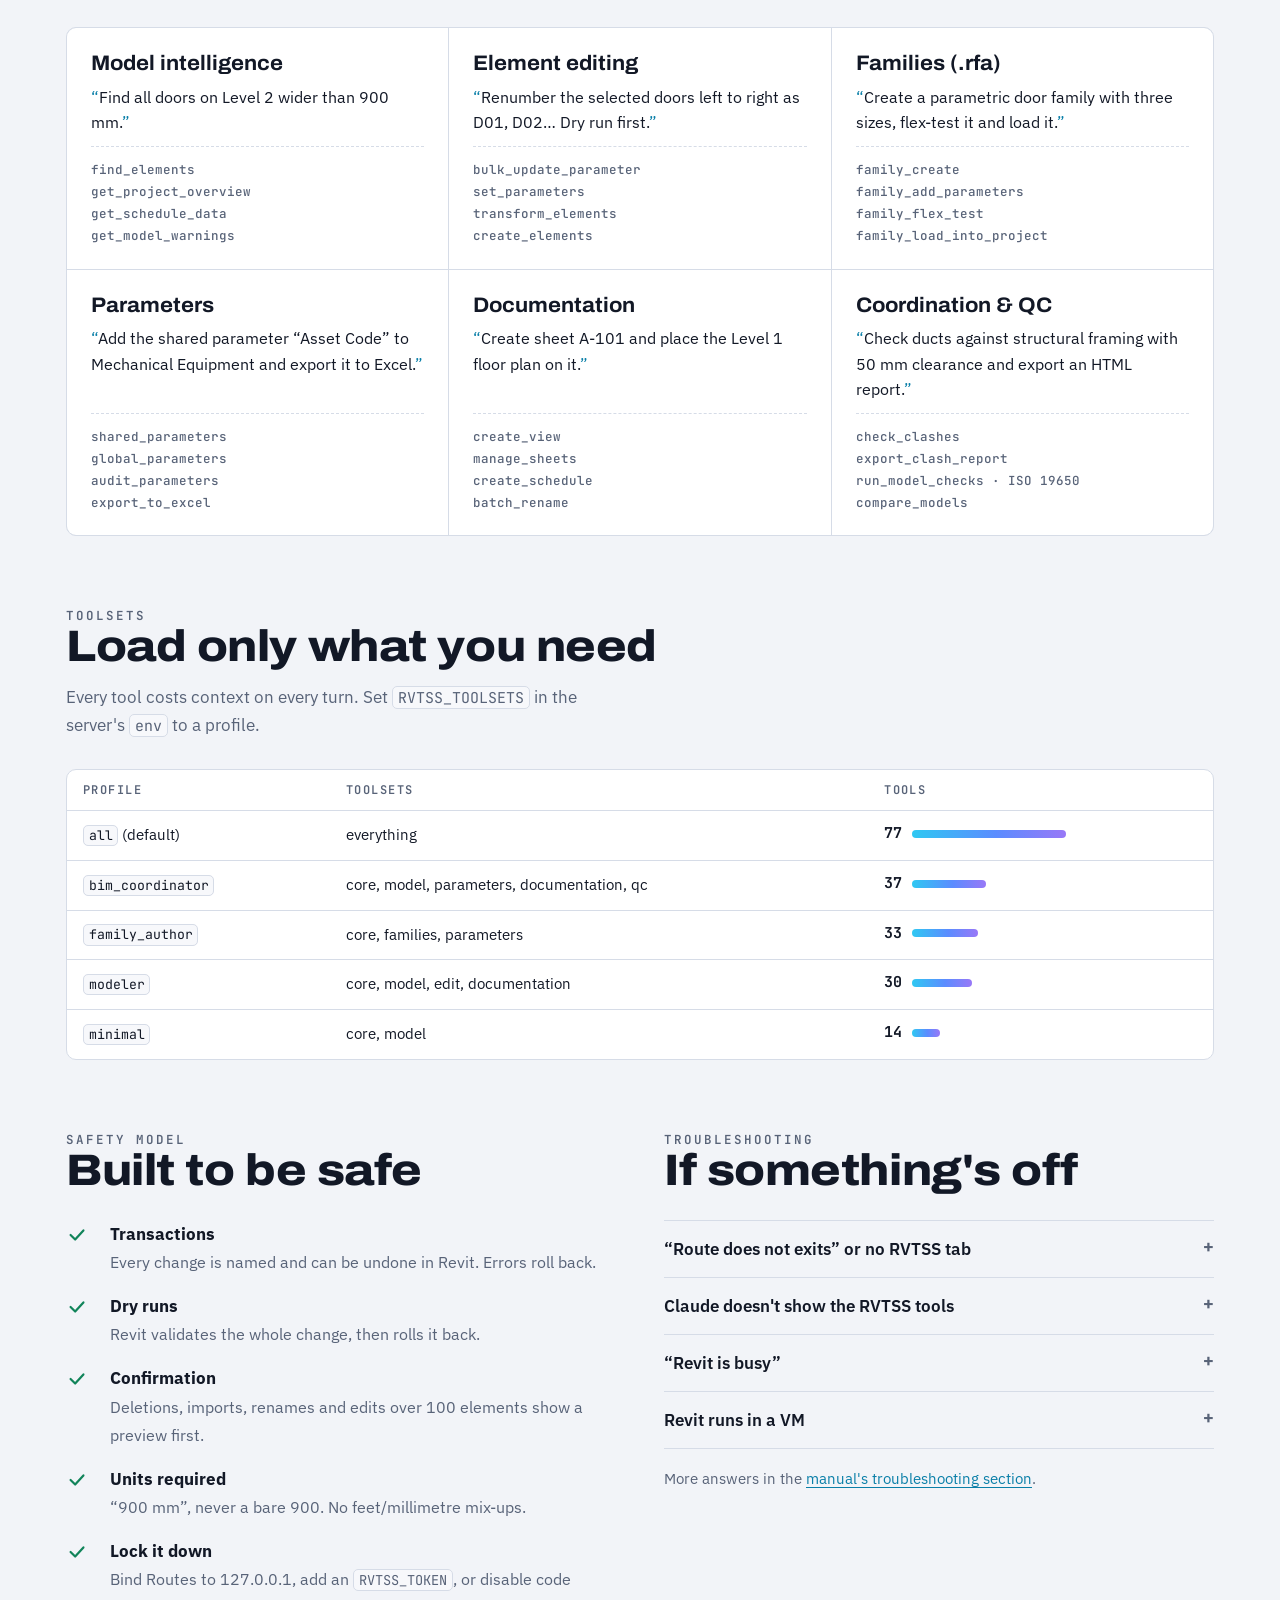
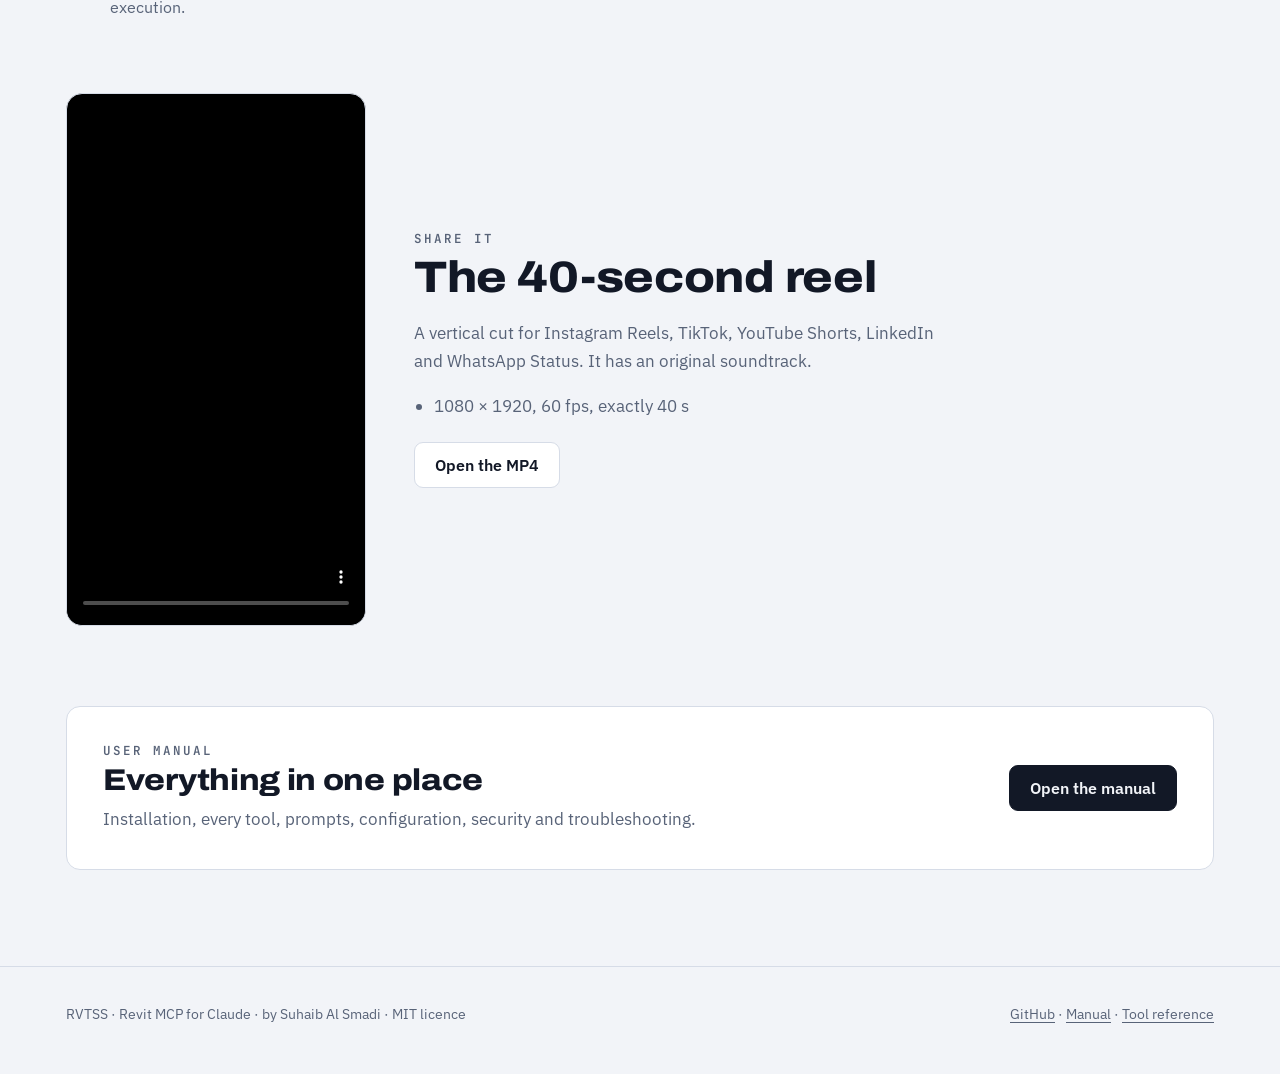
==== commit 5cf06571: "Replace the 40 s reel with the 9:16 key-art version Merge claude/zealous-euler-2of071, keep its reel" ====
--- a/website/index.html
+++ b/website/index.html
@@ -369,15 +369,15 @@
 
   <section class="block" id="share">
     <div class="wrap reel">
-      <video controls preload="none" playsinline poster="media/rvtss-reel-cover.jpg" aria-label="RVTSS 40-second reel">
-        <source src="media/rvtss-reel-40s.mp4" type="video/mp4">
+      <video controls preload="none" playsinline poster="media/rvtss-reel-poster.jpg" aria-label="RVTSS 40-second reel">
+        <source src="media/rvtss-reel-40s-9x16.mp4" type="video/mp4">
       </video>
       <div>
         <div class="eyebrow">Share it</div>
         <h2 style="margin:8px 0 14px">The 40-second reel</h2>
-        <p>A vertical cut for Instagram Reels, TikTok, YouTube Shorts, LinkedIn and WhatsApp Status. It has burned-in captions, so it works with the sound off.</p>
-        <ul><li>1080 × 1920, 30 fps, exactly 40 s</li><li>Captions and buttons kept inside every platform's safe zone</li></ul>
-        <a class="btn" href="media/rvtss-reel-40s.mp4">Open the MP4</a>
+        <p>A vertical cut for Instagram Reels, TikTok, YouTube Shorts, LinkedIn and WhatsApp Status. It has an original soundtrack.</p>
+        <ul><li>1080 × 1920, 60 fps, exactly 40 s</li></ul>
+        <a class="btn" href="media/rvtss-reel-40s-9x16.mp4">Open the MP4</a>
       </div>
     </div>
   </section>
